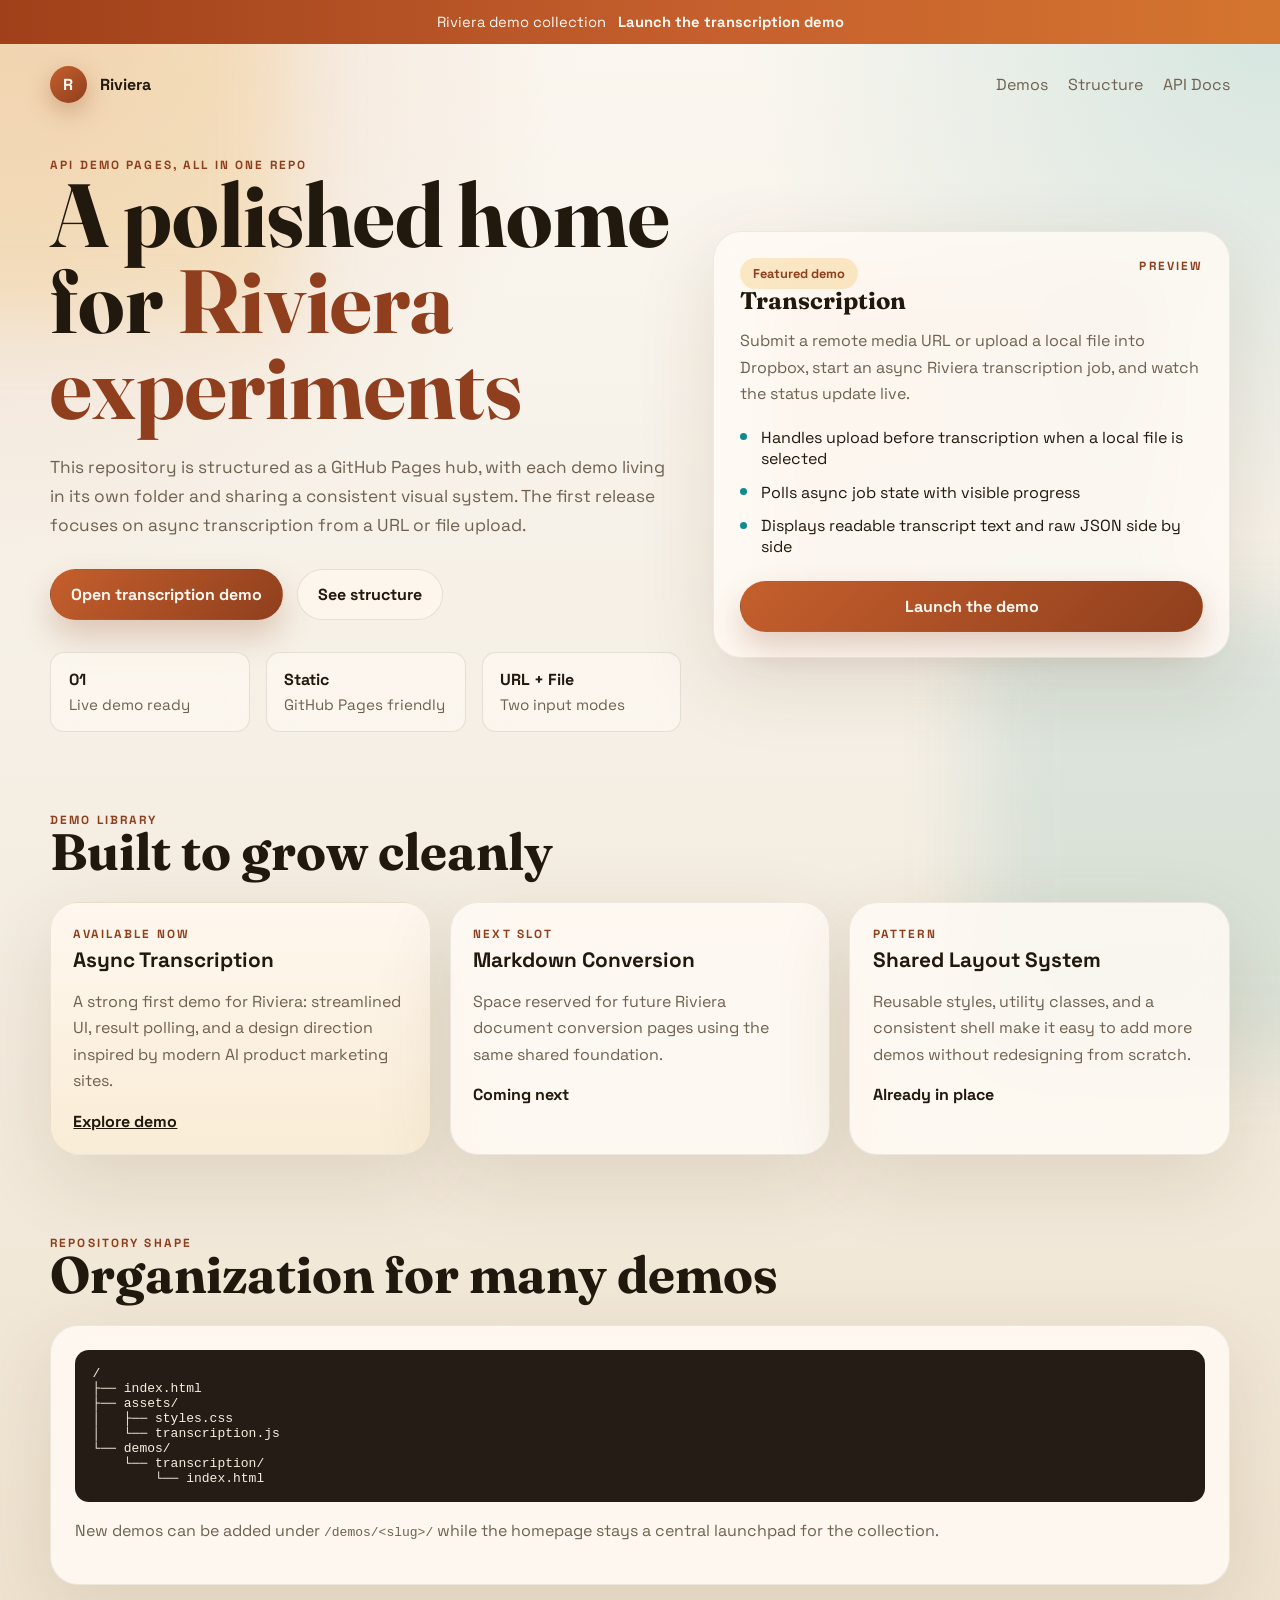
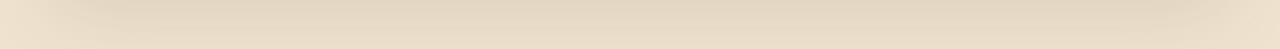
==== index.html @ a37eb1b1 "Initial GitHub Pages transcription demo" ====
<!doctype html>
<html lang="en">
  <head>
    <meta charset="UTF-8" />
    <meta name="viewport" content="width=device-width, initial-scale=1.0" />
    <title>Riviera Demos</title>
    <meta
      name="description"
      content="A growing collection of focused demo pages for the Riviera API."
    />
    <link
      rel="icon"
      href="data:image/svg+xml,%3Csvg xmlns='http://www.w3.org/2000/svg' viewBox='0 0 64 64'%3E%3Crect width='64' height='64' rx='18' fill='%23c55f2d'/%3E%3Ctext x='50%25' y='56%25' text-anchor='middle' font-size='34' font-family='Georgia,serif' fill='white'%3ER%3C/text%3E%3C/svg%3E"
    />
    <link rel="preconnect" href="https://fonts.googleapis.com" />
    <link rel="preconnect" href="https://fonts.gstatic.com" crossorigin />
    <link
      href="https://fonts.googleapis.com/css2?family=Fraunces:opsz,wght@9..144,500;9..144,700&family=Space+Grotesk:wght@400;500;700&display=swap"
      rel="stylesheet"
    />
    <link rel="stylesheet" href="./assets/styles.css" />
  </head>
  <body class="site-shell">
    <div class="announcement-bar">
      <span>Riviera demo collection</span>
      <a href="./demos/transcription/">Launch the transcription demo</a>
    </div>

    <header class="topbar page-width">
      <a class="brand" href="./">
        <span class="brand-mark">R</span>
        <span>Riviera</span>
      </a>
      <nav class="topnav" aria-label="Primary">
        <a href="#demos">Demos</a>
        <a href="#structure">Structure</a>
        <a href="https://www.dropbox.com/developers/documentation/http/documentation#riviera-get_transcript_async">API Docs</a>
      </nav>
    </header>

    <main>
      <section class="hero hero-home page-width">
        <div class="hero-copy">
          <div class="eyebrow">API demo pages, all in one repo</div>
          <h1>
            A polished home for
            <span>Riviera experiments</span>
          </h1>
          <p class="hero-text">
            This repository is structured as a GitHub Pages hub, with each demo
            living in its own folder and sharing a consistent visual system.
            The first release focuses on async transcription from a URL or file
            upload.
          </p>
          <div class="hero-actions">
            <a class="button button-primary" href="./demos/transcription/">Open transcription demo</a>
            <a class="button button-secondary" href="#demos">See structure</a>
          </div>
          <div class="hero-metrics" aria-label="Highlights">
            <div>
              <strong>01</strong>
              <span>Live demo ready</span>
            </div>
            <div>
              <strong>Static</strong>
              <span>GitHub Pages friendly</span>
            </div>
            <div>
              <strong>URL + File</strong>
              <span>Two input modes</span>
            </div>
          </div>
        </div>

        <aside class="hero-panel">
          <div class="panel-glow"></div>
          <div class="hero-card">
            <div class="hero-card-top">
              <span class="pill pill-warm">Featured demo</span>
              <span class="micro-label">Preview</span>
            </div>
            <h2>Transcription</h2>
            <p>
              Submit a remote media URL or upload a local file into Dropbox,
              start an async Riviera transcription job, and watch the status
              update live.
            </p>
            <ul class="feature-list">
              <li>Handles upload before transcription when a local file is selected</li>
              <li>Polls async job state with visible progress</li>
              <li>Displays readable transcript text and raw JSON side by side</li>
            </ul>
            <a class="button button-primary button-wide" href="./demos/transcription/">
              Launch the demo
            </a>
          </div>
        </aside>
      </section>

      <section id="demos" class="section page-width">
        <div class="section-heading">
          <div class="eyebrow">Demo library</div>
          <h2>Built to grow cleanly</h2>
        </div>
        <div class="demo-grid">
          <article class="demo-card demo-card-featured">
            <div class="card-kicker">Available now</div>
            <h3>Async Transcription</h3>
            <p>
              A strong first demo for Riviera: streamlined UI, result polling,
              and a design direction inspired by modern AI product marketing
              sites.
            </p>
            <a href="./demos/transcription/">Explore demo</a>
          </article>
          <article class="demo-card demo-card-muted">
            <div class="card-kicker">Next slot</div>
            <h3>Markdown Conversion</h3>
            <p>
              Space reserved for future Riviera document conversion pages using
              the same shared foundation.
            </p>
            <span>Coming next</span>
          </article>
          <article class="demo-card demo-card-muted">
            <div class="card-kicker">Pattern</div>
            <h3>Shared Layout System</h3>
            <p>
              Reusable styles, utility classes, and a consistent shell make it
              easy to add more demos without redesigning from scratch.
            </p>
            <span>Already in place</span>
          </article>
        </div>
      </section>

      <section id="structure" class="section page-width">
        <div class="section-heading">
          <div class="eyebrow">Repository shape</div>
          <h2>Organization for many demos</h2>
        </div>
        <div class="structure-card">
          <pre><code>/
├── index.html
├── assets/
│   ├── styles.css
│   └── transcription.js
└── demos/
    └── transcription/
        └── index.html</code></pre>
          <p>
            New demos can be added under <code>/demos/&lt;slug&gt;/</code> while
            the homepage stays a central launchpad for the collection.
          </p>
        </div>
      </section>
    </main>
  </body>
</html>
---- assets/styles.css ----
:root {
  --bg: #f5efe5;
  --bg-strong: #f2e4d0;
  --panel: rgba(255, 251, 245, 0.84);
  --panel-border: rgba(47, 35, 19, 0.08);
  --ink: #22190e;
  --muted: #6e6150;
  --line: rgba(34, 25, 14, 0.1);
  --brand: #c55f2d;
  --brand-deep: #8f3f1d;
  --teal: #0f8b8d;
  --gold: #f0b84b;
  --shadow: 0 24px 80px rgba(77, 50, 20, 0.12);
  --radius-xl: 28px;
  --radius-lg: 20px;
  --radius-md: 14px;
}

*,
*::before,
*::after {
  box-sizing: border-box;
}

html {
  scroll-behavior: smooth;
}

body {
  margin: 0;
  min-height: 100vh;
  color: var(--ink);
  background:
    radial-gradient(circle at top left, rgba(197, 95, 45, 0.18), transparent 28%),
    radial-gradient(circle at top right, rgba(15, 139, 141, 0.16), transparent 26%),
    linear-gradient(180deg, #fbf7f0 0%, var(--bg) 45%, #efe3cf 100%);
  font-family: "Space Grotesk", sans-serif;
}

a {
  color: inherit;
}

.site-shell {
  position: relative;
  overflow-x: hidden;
}

.site-shell::before,
.site-shell::after {
  position: fixed;
  z-index: -1;
  width: 28rem;
  height: 28rem;
  content: "";
  filter: blur(40px);
  opacity: 0.5;
  pointer-events: none;
}

.site-shell::before {
  top: -8rem;
  left: -10rem;
  background: rgba(240, 184, 75, 0.45);
}

.site-shell::after {
  right: -9rem;
  bottom: -10rem;
  background: rgba(15, 139, 141, 0.22);
}

.page-width {
  width: min(1180px, calc(100% - 2rem));
  margin: 0 auto;
}

.announcement-bar {
  display: flex;
  justify-content: center;
  gap: 0.75rem;
  padding: 0.8rem 1rem;
  color: #fff9f2;
  background: linear-gradient(90deg, #9f401a 0%, #c55f2d 55%, #d4752f 100%);
  font-size: 0.92rem;
}

.announcement-bar a {
  font-weight: 700;
  text-decoration: none;
}

.topbar {
  display: flex;
  align-items: center;
  justify-content: space-between;
  padding: 1.4rem 0;
}

.brand {
  display: inline-flex;
  align-items: center;
  gap: 0.8rem;
  font-weight: 700;
  text-decoration: none;
}

.brand-mark {
  display: inline-grid;
  place-items: center;
  width: 2.3rem;
  height: 2.3rem;
  border-radius: 999px;
  color: #fff7f0;
  background: linear-gradient(140deg, var(--brand) 0%, var(--brand-deep) 100%);
  box-shadow: 0 8px 24px rgba(143, 63, 29, 0.35);
}

.topnav {
  display: flex;
  gap: 1.25rem;
  flex-wrap: wrap;
}

.topnav a {
  color: var(--muted);
  text-decoration: none;
}

.hero {
  display: grid;
  gap: 2rem;
  align-items: center;
  padding: 2rem 0 4rem;
}

.hero-home {
  grid-template-columns: minmax(0, 1.1fr) minmax(320px, 0.9fr);
}

.hero-demo {
  grid-template-columns: 1fr;
  padding-bottom: 2.5rem;
}

.eyebrow,
.card-kicker,
.micro-label {
  text-transform: uppercase;
  letter-spacing: 0.18em;
  font-size: 0.74rem;
  font-weight: 700;
  color: var(--brand-deep);
}

.hero h1,
.section-heading h2,
.panel-header h2,
.hero-card h2 {
  margin: 0;
  font-family: "Fraunces", serif;
  line-height: 0.96;
}

.hero h1 {
  max-width: 11ch;
  font-size: clamp(3.5rem, 7vw, 6.6rem);
}

.hero h1 span {
  color: var(--brand-deep);
}

.hero-text {
  max-width: 40rem;
  margin: 1.4rem 0 0;
  color: var(--muted);
  font-size: 1.08rem;
  line-height: 1.7;
}

.hero-actions,
.form-actions {
  display: flex;
  gap: 0.9rem;
  flex-wrap: wrap;
  margin-top: 1.8rem;
}

.hero-metrics {
  display: grid;
  grid-template-columns: repeat(3, minmax(0, 1fr));
  gap: 1rem;
  max-width: 44rem;
  margin-top: 2rem;
}

.hero-metrics div {
  padding: 1rem 1.1rem;
  border: 1px solid var(--line);
  border-radius: var(--radius-md);
  background: rgba(255, 250, 242, 0.62);
  backdrop-filter: blur(10px);
}

.hero-metrics strong {
  display: block;
  margin-bottom: 0.3rem;
  font-size: 1rem;
}

.hero-metrics span {
  color: var(--muted);
  font-size: 0.95rem;
}

.hero-panel {
  position: relative;
}

.panel-glow {
  position: absolute;
  inset: 8% 12%;
  border-radius: 36px;
  background: linear-gradient(145deg, rgba(197, 95, 45, 0.18), rgba(15, 139, 141, 0.1));
  filter: blur(20px);
}

.hero-card,
.glass-card,
.structure-card,
.demo-card,
.note-card {
  position: relative;
  border: 1px solid var(--panel-border);
  border-radius: var(--radius-xl);
  background: var(--panel);
  box-shadow: var(--shadow);
  backdrop-filter: blur(18px);
}

.hero-card {
  padding: 1.6rem;
}

.hero-card-top,
.panel-header {
  display: flex;
  align-items: flex-start;
  justify-content: space-between;
  gap: 1rem;
}

.hero-card p,
.demo-card p,
.note-card p,
.structure-card p,
.field small {
  color: var(--muted);
  line-height: 1.65;
}

.feature-list {
  display: grid;
  gap: 0.8rem;
  padding: 0;
  margin: 1.2rem 0 1.5rem;
  list-style: none;
}

.feature-list li {
  position: relative;
  padding-left: 1.3rem;
}

.feature-list li::before {
  position: absolute;
  left: 0;
  top: 0.4rem;
  width: 0.45rem;
  height: 0.45rem;
  border-radius: 999px;
  background: var(--teal);
  content: "";
}

.button {
  display: inline-flex;
  align-items: center;
  justify-content: center;
  min-height: 48px;
  padding: 0.85rem 1.25rem;
  border: 1px solid transparent;
  border-radius: 999px;
  font: inherit;
  font-weight: 700;
  text-decoration: none;
  cursor: pointer;
  transition:
    transform 160ms ease,
    box-shadow 160ms ease,
    background 160ms ease;
}

.button:hover {
  transform: translateY(-1px);
}

.button-primary {
  color: #fff9f2;
  background: linear-gradient(135deg, var(--brand) 0%, var(--brand-deep) 100%);
  box-shadow: 0 16px 32px rgba(143, 63, 29, 0.24);
}

.button-secondary,
.button-ghost {
  border-color: var(--line);
  background: rgba(255, 248, 238, 0.7);
}

.button-ghost {
  min-height: 40px;
  padding: 0.65rem 0.95rem;
}

.button-wide {
  width: 100%;
}

.pill {
  display: inline-flex;
  align-items: center;
  justify-content: center;
  padding: 0.45rem 0.8rem;
  border-radius: 999px;
  font-size: 0.8rem;
  font-weight: 700;
}

.pill-warm {
  color: var(--brand-deep);
  background: rgba(240, 184, 75, 0.28);
}

.pill-neutral {
  color: var(--muted);
  background: rgba(34, 25, 14, 0.06);
}

.pill-success {
  color: #0f6c57;
  background: rgba(41, 171, 135, 0.18);
}

.pill-danger {
  color: #8b2f18;
  background: rgba(197, 95, 45, 0.18);
}

.pill-progress {
  color: #855400;
  background: rgba(240, 184, 75, 0.28);
}

.section {
  padding: 1rem 0 4rem;
}

.section-heading h2 {
  font-size: clamp(2.3rem, 4vw, 3.6rem);
}

.demo-grid,
.notes-grid {
  display: grid;
  gap: 1.2rem;
  margin-top: 1.6rem;
}

.demo-grid {
  grid-template-columns: repeat(3, minmax(0, 1fr));
}

.notes-grid {
  grid-template-columns: repeat(3, minmax(0, 1fr));
}

.demo-card,
.note-card {
  padding: 1.4rem;
}

.demo-card-featured {
  background:
    linear-gradient(180deg, rgba(255, 248, 238, 0.92), rgba(249, 236, 212, 0.92)),
    var(--panel);
}

.demo-card h3,
.note-card h3 {
  margin: 0.4rem 0 0.7rem;
  font-size: 1.3rem;
}

.demo-card a,
.demo-card span {
  font-weight: 700;
}

.structure-card {
  padding: 1.5rem;
  margin-top: 1.6rem;
}

.structure-card pre {
  margin: 0;
  padding: 1rem 1.1rem;
  overflow-x: auto;
  border-radius: var(--radius-md);
  background: #241c15;
  color: #f9efe1;
}

.demo-workbench {
  display: grid;
  grid-template-columns: minmax(320px, 440px) minmax(0, 1fr);
  gap: 1.2rem;
  padding-bottom: 4rem;
}

.glass-card {
  padding: 1.35rem;
}

.transcription-form {
  display: grid;
  gap: 1rem;
  margin-top: 1rem;
}

.auth-card {
  display: grid;
  gap: 0.9rem;
  margin-top: 1rem;
  padding: 1rem;
  border: 1px solid var(--line);
  border-radius: 18px;
  background: rgba(255, 250, 242, 0.78);
}

.auth-card h3 {
  margin: 0.35rem 0 0;
  font-size: 1.2rem;
}

.auth-card p {
  margin: 0.55rem 0 0;
  color: var(--muted);
  line-height: 1.65;
}

.auth-actions {
  display: flex;
  gap: 0.75rem;
  flex-wrap: wrap;
}

.auth-meta {
  color: var(--muted);
  font-size: 0.94rem;
}

.field {
  display: grid;
  gap: 0.5rem;
}

.field span,
.mode-switch legend {
  font-weight: 700;
}

input,
select {
  width: 100%;
  min-height: 50px;
  padding: 0.9rem 1rem;
  border: 1px solid rgba(34, 25, 14, 0.12);
  border-radius: 16px;
  color: var(--ink);
  background: rgba(255, 254, 251, 0.92);
  font: inherit;
}

input:focus,
select:focus {
  outline: 2px solid rgba(197, 95, 45, 0.22);
  outline-offset: 1px;
  border-color: rgba(197, 95, 45, 0.42);
}

.mode-switch {
  display: flex;
  gap: 0.75rem;
  padding: 0;
  margin: 0;
  border: 0;
  flex-wrap: wrap;
}

.mode-option {
  display: inline-flex;
  align-items: center;
  gap: 0.5rem;
  padding: 0.85rem 1rem;
  border: 1px solid var(--line);
  border-radius: 999px;
  background: rgba(255, 251, 245, 0.7);
  cursor: pointer;
}

.mode-option input {
  width: auto;
  min-height: auto;
  margin: 0;
}

.field-inline {
  max-width: 240px;
}

.results-panel {
  display: grid;
  gap: 1.2rem;
}

.status-log {
  display: grid;
  gap: 0.7rem;
  margin: 1rem 0 0;
  padding-left: 1.1rem;
  color: var(--muted);
}

.output-box {
  min-height: 220px;
  margin-top: 1rem;
  padding: 1rem;
  overflow: auto;
  border: 1px solid rgba(34, 25, 14, 0.1);
  border-radius: 18px;
  background: rgba(255, 253, 248, 0.86);
  white-space: pre-wrap;
  line-height: 1.65;
}

pre.output-box {
  font-size: 0.92rem;
}

.empty-state {
  color: var(--muted);
}

.is-hidden {
  display: none;
}

.notes-section {
  padding-top: 0;
}

@media (max-width: 980px) {
  .hero-home,
  .demo-workbench,
  .demo-grid,
  .notes-grid {
    grid-template-columns: 1fr;
  }

  .hero h1 {
    max-width: 100%;
  }

  .hero-metrics {
    grid-template-columns: 1fr;
  }
}

@media (max-width: 720px) {
  .announcement-bar,
  .topbar,
  .hero-card-top,
  .panel-header {
    align-items: flex-start;
    flex-direction: column;
  }

  .topnav {
    gap: 0.9rem;
  }

  .button,
  .mode-option,
  .auth-actions .button {
    width: 100%;
  }

  .hero-actions,
  .form-actions {
    flex-direction: column;
  }
}
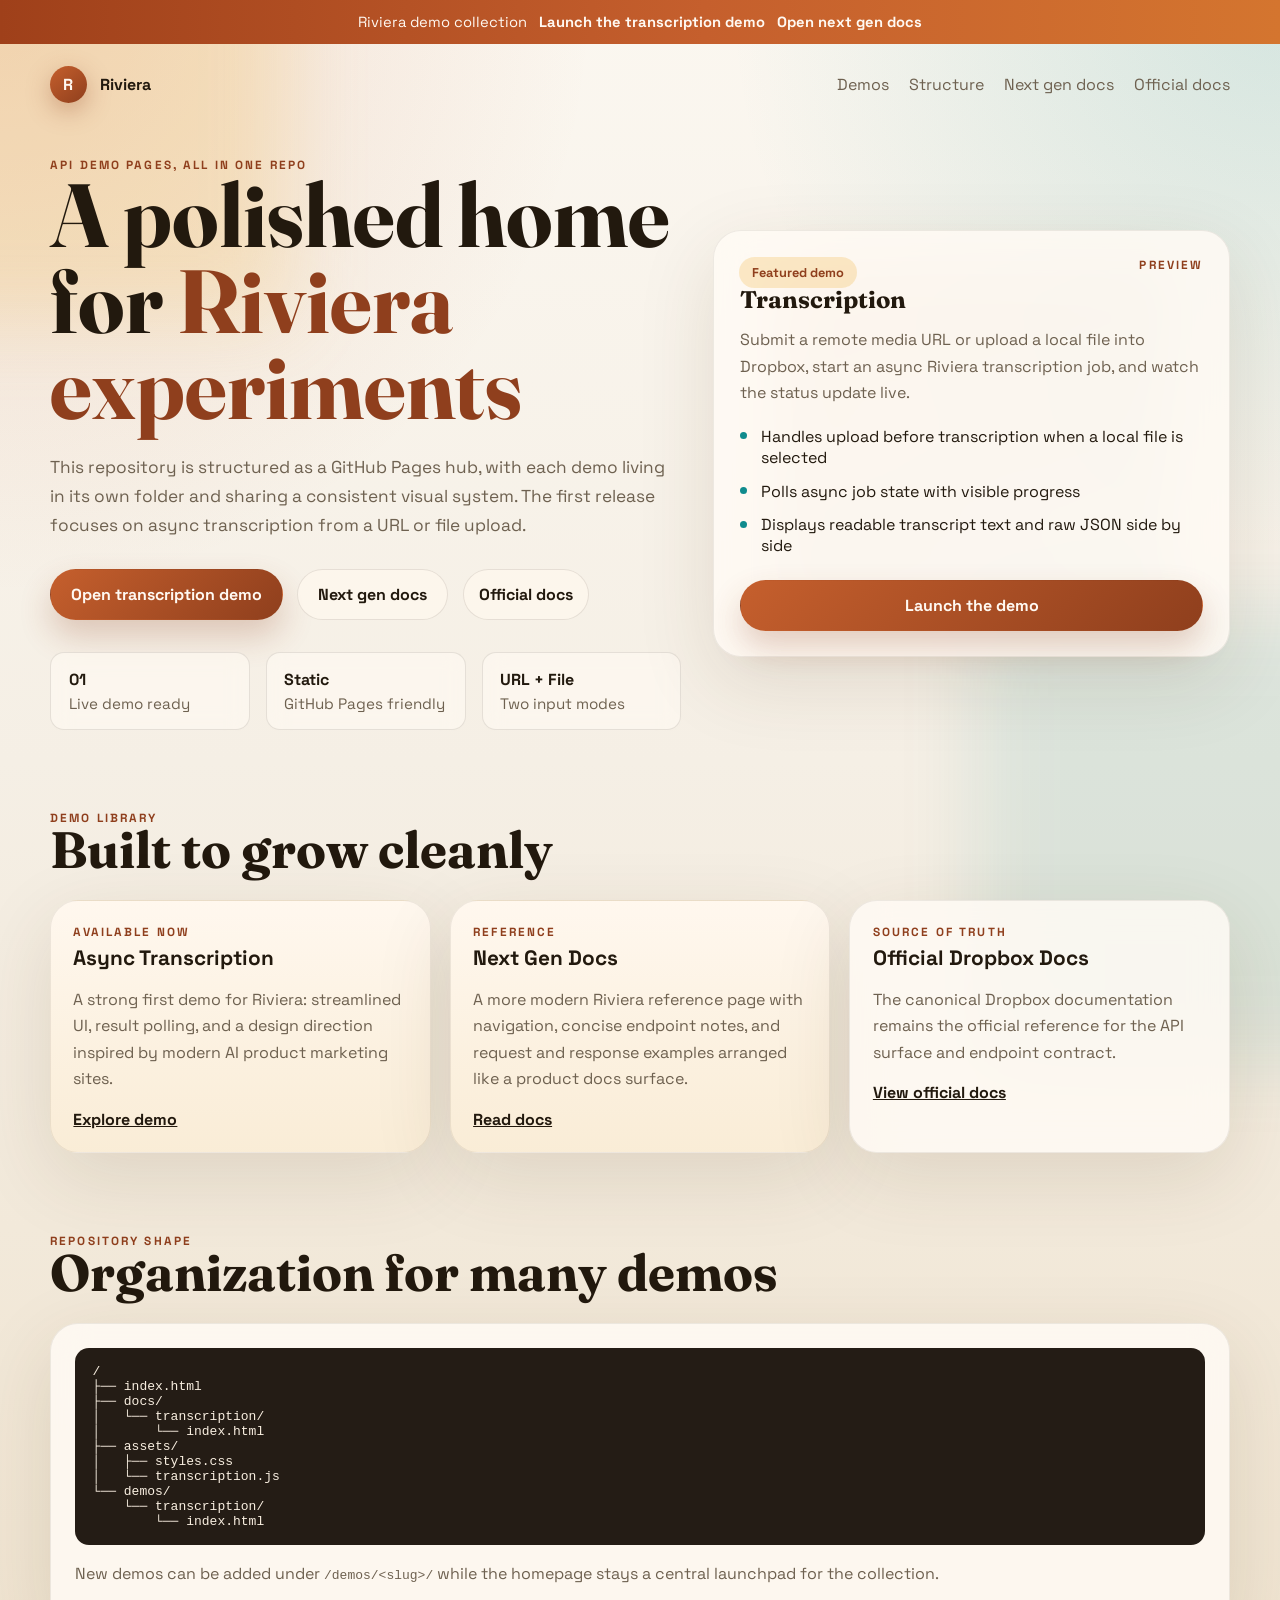
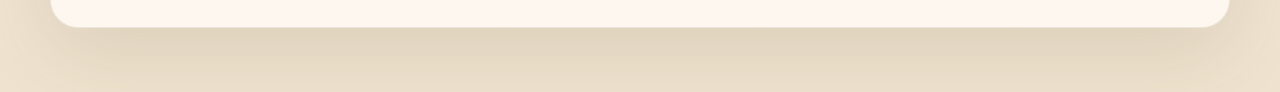
==== commit f06d7638: "Add next gen transcription docs" ====
--- a/index.html
+++ b/index.html
@@ -24,6 +24,7 @@
     <div class="announcement-bar">
       <span>Riviera demo collection</span>
       <a href="./demos/transcription/">Launch the transcription demo</a>
+      <a href="./docs/transcription/">Open next gen docs</a>
     </div>
 
     <header class="topbar page-width">
@@ -34,7 +35,8 @@
       <nav class="topnav" aria-label="Primary">
         <a href="#demos">Demos</a>
         <a href="#structure">Structure</a>
-        <a href="https://www.dropbox.com/developers/documentation/http/documentation#riviera-get_transcript_async">API Docs</a>
+        <a href="./docs/transcription/">Next gen docs</a>
+        <a href="https://www.dropbox.com/developers/documentation/http/documentation#riviera-get_transcript_async">Official docs</a>
       </nav>
     </header>
 
@@ -54,7 +56,8 @@
           </p>
           <div class="hero-actions">
             <a class="button button-primary" href="./demos/transcription/">Open transcription demo</a>
-            <a class="button button-secondary" href="#demos">See structure</a>
+            <a class="button button-secondary" href="./docs/transcription/">Next gen docs</a>
+            <a class="button button-ghost" href="https://www.dropbox.com/developers/documentation/http/documentation#riviera-get_transcript_async">Official docs</a>
           </div>
           <div class="hero-metrics" aria-label="Highlights">
             <div>
@@ -113,23 +116,23 @@
             </p>
             <a href="./demos/transcription/">Explore demo</a>
           </article>
-          <article class="demo-card demo-card-muted">
-            <div class="card-kicker">Next slot</div>
-            <h3>Markdown Conversion</h3>
+          <article class="demo-card demo-card-featured">
+            <div class="card-kicker">Reference</div>
+            <h3>Next Gen Docs</h3>
             <p>
-              Space reserved for future Riviera document conversion pages using
-              the same shared foundation.
+              A more modern Riviera reference page with navigation, concise endpoint notes,
+              and request and response examples arranged like a product docs surface.
             </p>
-            <span>Coming next</span>
+            <a href="./docs/transcription/">Read docs</a>
           </article>
           <article class="demo-card demo-card-muted">
-            <div class="card-kicker">Pattern</div>
-            <h3>Shared Layout System</h3>
+            <div class="card-kicker">Source of truth</div>
+            <h3>Official Dropbox Docs</h3>
             <p>
-              Reusable styles, utility classes, and a consistent shell make it
-              easy to add more demos without redesigning from scratch.
+              The canonical Dropbox documentation remains the official reference
+              for the API surface and endpoint contract.
             </p>
-            <span>Already in place</span>
+            <a href="https://www.dropbox.com/developers/documentation/http/documentation#riviera-get_transcript_async">View official docs</a>
           </article>
         </div>
       </section>
@@ -142,6 +145,9 @@
         <div class="structure-card">
           <pre><code>/
 ├── index.html
+├── docs/
+│   └── transcription/
+│       └── index.html
 ├── assets/
 │   ├── styles.css
 │   └── transcription.js
--- a/assets/styles.css
+++ b/assets/styles.css
@@ -79,6 +79,7 @@
   display: flex;
   justify-content: center;
   gap: 0.75rem;
+  flex-wrap: wrap;
   padding: 0.8rem 1rem;
   color: #fff9f2;
   background: linear-gradient(90deg, #9f401a 0%, #c55f2d 55%, #d4752f 100%);
@@ -167,6 +168,10 @@
   font-size: clamp(3.5rem, 7vw, 6.6rem);
 }
 
+.hero-demo h1 {
+  max-width: 100%;
+}
+
 .hero h1 span {
   color: var(--brand-deep);
 }
@@ -191,11 +196,12 @@
   display: grid;
   grid-template-columns: repeat(3, minmax(0, 1fr));
   gap: 1rem;
-  max-width: 44rem;
+  max-width: 100%;
   margin-top: 2rem;
 }
 
 .hero-metrics div {
+  min-width: 0;
   padding: 1rem 1.1rem;
   border: 1px solid var(--line);
   border-radius: var(--radius-md);
@@ -210,8 +216,11 @@
 }
 
 .hero-metrics span {
+  display: block;
   color: var(--muted);
   font-size: 0.95rem;
+  overflow-wrap: anywhere;
+  word-break: break-word;
 }
 
 .hero-panel {
@@ -428,6 +437,181 @@
   padding-bottom: 4rem;
 }
 
+.docs-page {
+  padding-bottom: 4rem;
+}
+
+.docs-hero {
+  display: flex;
+  align-items: flex-end;
+  justify-content: space-between;
+  gap: 1.5rem;
+  padding: 2rem 0 2.5rem;
+}
+
+.docs-hero h1 {
+  margin: 0;
+  font-family: "Fraunces", serif;
+  font-size: clamp(3rem, 5vw, 4.8rem);
+  line-height: 0.96;
+}
+
+.docs-hero h1 span {
+  color: var(--brand-deep);
+}
+
+.docs-hero-actions {
+  display: flex;
+  gap: 0.85rem;
+  flex-wrap: wrap;
+}
+
+.docs-layout {
+  display: grid;
+  grid-template-columns: 240px minmax(0, 1fr) 340px;
+  gap: 1.2rem;
+  align-items: start;
+}
+
+.docs-sidebar,
+.docs-rail-card {
+  padding: 1.1rem;
+}
+
+.docs-sidebar {
+  position: sticky;
+  top: 1.5rem;
+  display: grid;
+  gap: 1.25rem;
+}
+
+.docs-sidebar-group {
+  display: grid;
+  gap: 0.7rem;
+}
+
+.docs-sidebar a {
+  color: var(--muted);
+  text-decoration: none;
+}
+
+.docs-sidebar a:hover {
+  color: var(--ink);
+}
+
+.docs-content {
+  display: grid;
+  gap: 1rem;
+}
+
+.docs-section {
+  padding: 1.35rem;
+}
+
+.docs-section p {
+  color: var(--muted);
+  line-height: 1.7;
+}
+
+.docs-callout {
+  margin-top: 1rem;
+  padding: 0.95rem 1rem;
+  border-left: 4px solid var(--brand);
+  border-radius: 14px;
+  background: rgba(255, 247, 236, 0.82);
+}
+
+.docs-block {
+  margin-top: 1rem;
+}
+
+.docs-block pre,
+.docs-rail-card pre {
+  margin: 0.7rem 0 0;
+  padding: 1rem 1.05rem;
+  overflow: auto;
+  border-radius: 18px;
+  background: #241c15;
+  color: #f9efe1;
+  white-space: pre-wrap;
+}
+
+.docs-table {
+  display: grid;
+  margin-top: 1rem;
+  border: 1px solid var(--line);
+  border-radius: 20px;
+  overflow: hidden;
+}
+
+.docs-row {
+  display: grid;
+  grid-template-columns: 140px minmax(0, 1.2fr) minmax(0, 1fr);
+}
+
+.docs-row > div {
+  padding: 0.95rem 1rem;
+  border-top: 1px solid var(--line);
+}
+
+.docs-row > div:not(:first-child) {
+  border-left: 1px solid var(--line);
+}
+
+.docs-row-head {
+  background: rgba(255, 246, 233, 0.9);
+  font-weight: 700;
+}
+
+.docs-row-head > div {
+  border-top: 0;
+}
+
+.docs-response-grid,
+.docs-link-grid {
+  display: grid;
+  grid-template-columns: repeat(2, minmax(0, 1fr));
+  gap: 0.9rem;
+  margin-top: 1rem;
+}
+
+.docs-mini-card,
+.docs-link-card {
+  display: grid;
+  gap: 0.45rem;
+  padding: 1rem;
+  border: 1px solid var(--line);
+  border-radius: 18px;
+  background: rgba(255, 250, 242, 0.78);
+  text-decoration: none;
+}
+
+.docs-mini-card p,
+.docs-link-card span {
+  margin: 0;
+  color: var(--muted);
+  line-height: 1.55;
+}
+
+.docs-link-card strong {
+  font-size: 1.02rem;
+}
+
+.docs-rail {
+  display: grid;
+  gap: 1rem;
+}
+
+.docs-rail-card h3 {
+  margin: 0.35rem 0 0;
+  font-size: 1.08rem;
+}
+
+.docs-sticky {
+  position: sticky;
+  top: 1.5rem;
+}
+
 .glass-card {
   padding: 1.35rem;
 }
@@ -456,7 +640,7 @@
 .auth-card p {
   margin: 0.55rem 0 0;
   color: var(--muted);
-  line-height: 1.65;
+  line-height: 1.55;
 }
 
 .auth-actions {
@@ -468,6 +652,30 @@
 .auth-meta {
   color: var(--muted);
   font-size: 0.94rem;
+}
+
+.media-preview {
+  display: grid;
+  gap: 0.8rem;
+  padding: 1rem;
+  border: 1px solid var(--line);
+  border-radius: 18px;
+  background: rgba(255, 250, 242, 0.78);
+}
+
+.media-preview h3 {
+  margin: 0.35rem 0 0;
+  font-size: 1.05rem;
+}
+
+.media-preview p {
+  margin: 0.45rem 0 0;
+  color: var(--muted);
+  line-height: 1.55;
+}
+
+.media-preview audio {
+  width: 100%;
 }
 
 .field {
@@ -535,11 +743,16 @@
 }
 
 .status-log {
-  display: grid;
-  gap: 0.7rem;
+  display: flex;
+  align-items: center;
+  min-height: 3.75rem;
   margin: 1rem 0 0;
-  padding-left: 1.1rem;
-  color: var(--muted);
+  padding: 0.95rem 1rem;
+  border: 1px solid rgba(34, 25, 14, 0.1);
+  border-radius: 18px;
+  background: rgba(255, 253, 248, 0.86);
+  color: var(--muted);
+  line-height: 1.5;
 }
 
 .output-box {
@@ -554,6 +767,12 @@
   line-height: 1.65;
 }
 
+#json-output {
+  height: 220px;
+  min-height: 220px;
+  max-height: 220px;
+}
+
 pre.output-box {
   font-size: 0.92rem;
 }
@@ -564,17 +783,14 @@
 
 .is-hidden {
   display: none;
-}
-
-.notes-section {
-  padding-top: 0;
 }
 
 @media (max-width: 980px) {
   .hero-home,
   .demo-workbench,
   .demo-grid,
-  .notes-grid {
+  .notes-grid,
+  .docs-layout {
     grid-template-columns: 1fr;
   }
 
@@ -584,6 +800,16 @@
 
   .hero-metrics {
     grid-template-columns: 1fr;
+  }
+
+  .docs-sidebar,
+  .docs-sticky {
+    position: static;
+  }
+
+  .docs-hero {
+    align-items: flex-start;
+    flex-direction: column;
   }
 }
 
@@ -607,7 +833,21 @@
   }
 
   .hero-actions,
-  .form-actions {
+  .form-actions,
+  .docs-hero-actions {
     flex-direction: column;
   }
-}
+
+  .docs-response-grid,
+  .docs-link-grid {
+    grid-template-columns: 1fr;
+  }
+
+  .docs-row {
+    grid-template-columns: 1fr;
+  }
+
+  .docs-row > div:not(:first-child) {
+    border-left: 0;
+  }
+}
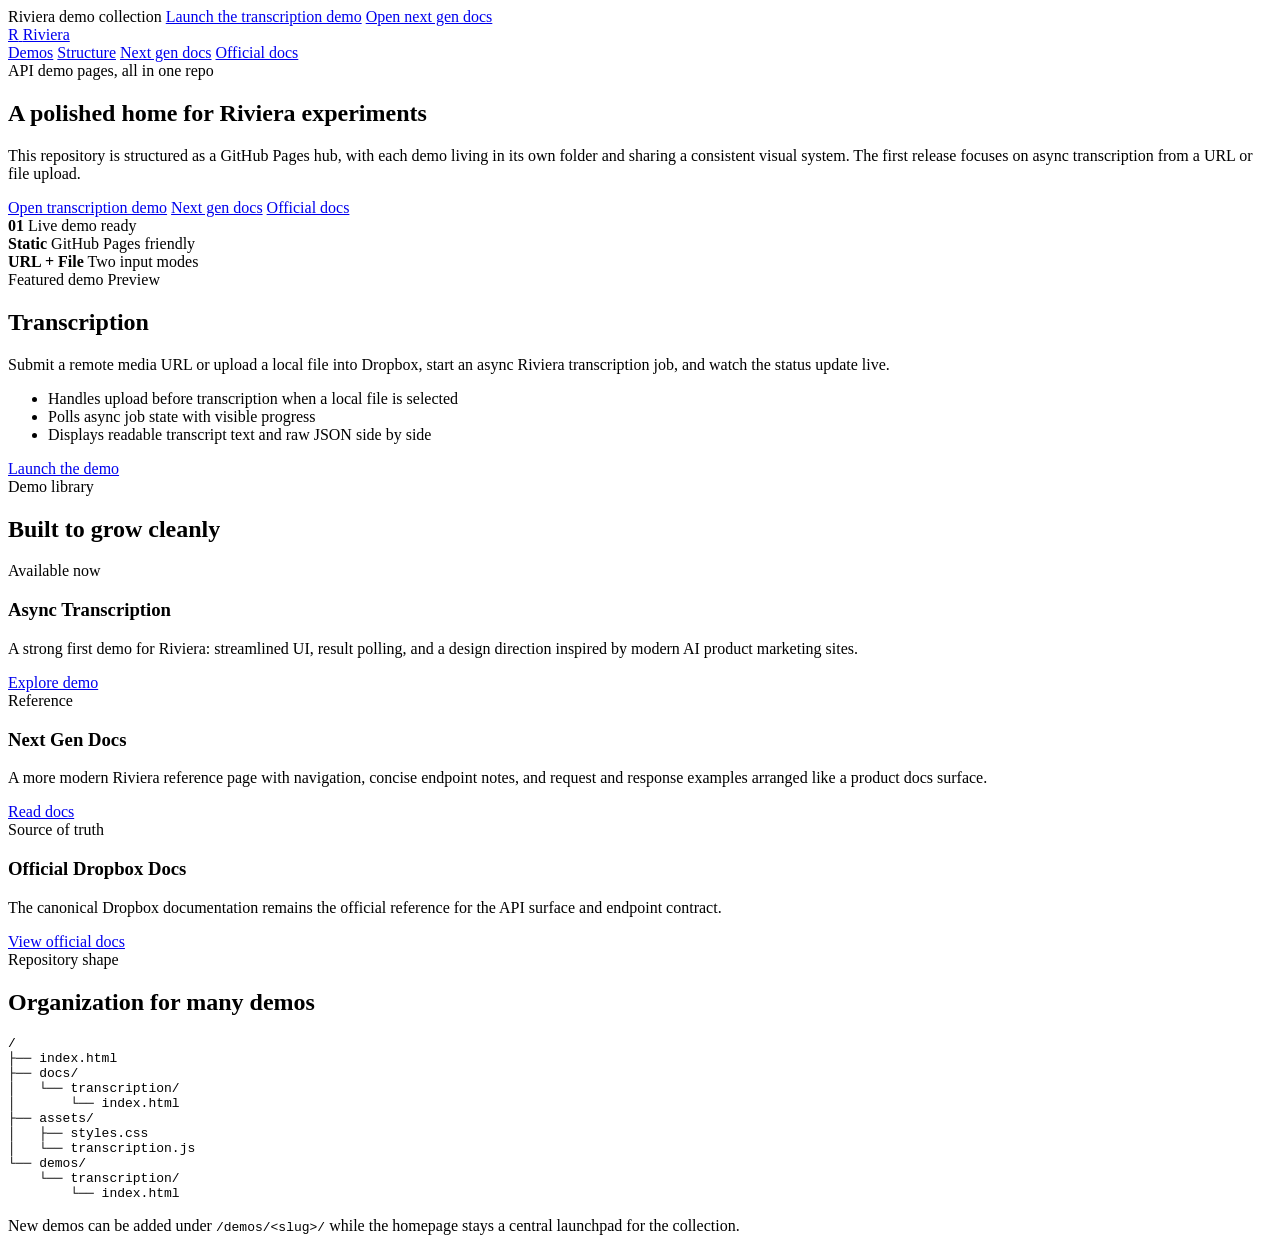
==== commit 578786f8: "Fix GitHub Pages internal links" ====
--- a/index.html
+++ b/index.html
@@ -18,24 +18,24 @@
       href="https://fonts.googleapis.com/css2?family=Fraunces:opsz,wght@9..144,500;9..144,700&family=Space+Grotesk:wght@400;500;700&display=swap"
       rel="stylesheet"
     />
-    <link rel="stylesheet" href="./assets/styles.css" />
+    <link rel="stylesheet" href="/riviera_demos/assets/styles.css" />
   </head>
   <body class="site-shell">
     <div class="announcement-bar">
       <span>Riviera demo collection</span>
-      <a href="./demos/transcription/">Launch the transcription demo</a>
-      <a href="./docs/transcription/">Open next gen docs</a>
+      <a href="/riviera_demos/demos/transcription/">Launch the transcription demo</a>
+      <a href="/riviera_demos/docs/transcription/">Open next gen docs</a>
     </div>
 
     <header class="topbar page-width">
-      <a class="brand" href="./">
+      <a class="brand" href="/riviera_demos/">
         <span class="brand-mark">R</span>
         <span>Riviera</span>
       </a>
       <nav class="topnav" aria-label="Primary">
         <a href="#demos">Demos</a>
         <a href="#structure">Structure</a>
-        <a href="./docs/transcription/">Next gen docs</a>
+        <a href="/riviera_demos/docs/transcription/">Next gen docs</a>
         <a href="https://www.dropbox.com/developers/documentation/http/documentation#riviera-get_transcript_async">Official docs</a>
       </nav>
     </header>
@@ -55,8 +55,8 @@
             upload.
           </p>
           <div class="hero-actions">
-            <a class="button button-primary" href="./demos/transcription/">Open transcription demo</a>
-            <a class="button button-secondary" href="./docs/transcription/">Next gen docs</a>
+            <a class="button button-primary" href="/riviera_demos/demos/transcription/">Open transcription demo</a>
+            <a class="button button-secondary" href="/riviera_demos/docs/transcription/">Next gen docs</a>
             <a class="button button-ghost" href="https://www.dropbox.com/developers/documentation/http/documentation#riviera-get_transcript_async">Official docs</a>
           </div>
           <div class="hero-metrics" aria-label="Highlights">
@@ -93,7 +93,7 @@
               <li>Polls async job state with visible progress</li>
               <li>Displays readable transcript text and raw JSON side by side</li>
             </ul>
-            <a class="button button-primary button-wide" href="./demos/transcription/">
+            <a class="button button-primary button-wide" href="/riviera_demos/demos/transcription/">
               Launch the demo
             </a>
           </div>
@@ -114,7 +114,7 @@
               and a design direction inspired by modern AI product marketing
               sites.
             </p>
-            <a href="./demos/transcription/">Explore demo</a>
+            <a href="/riviera_demos/demos/transcription/">Explore demo</a>
           </article>
           <article class="demo-card demo-card-featured">
             <div class="card-kicker">Reference</div>
@@ -123,7 +123,7 @@
               A more modern Riviera reference page with navigation, concise endpoint notes,
               and request and response examples arranged like a product docs surface.
             </p>
-            <a href="./docs/transcription/">Read docs</a>
+            <a href="/riviera_demos/docs/transcription/">Read docs</a>
           </article>
           <article class="demo-card demo-card-muted">
             <div class="card-kicker">Source of truth</div>
